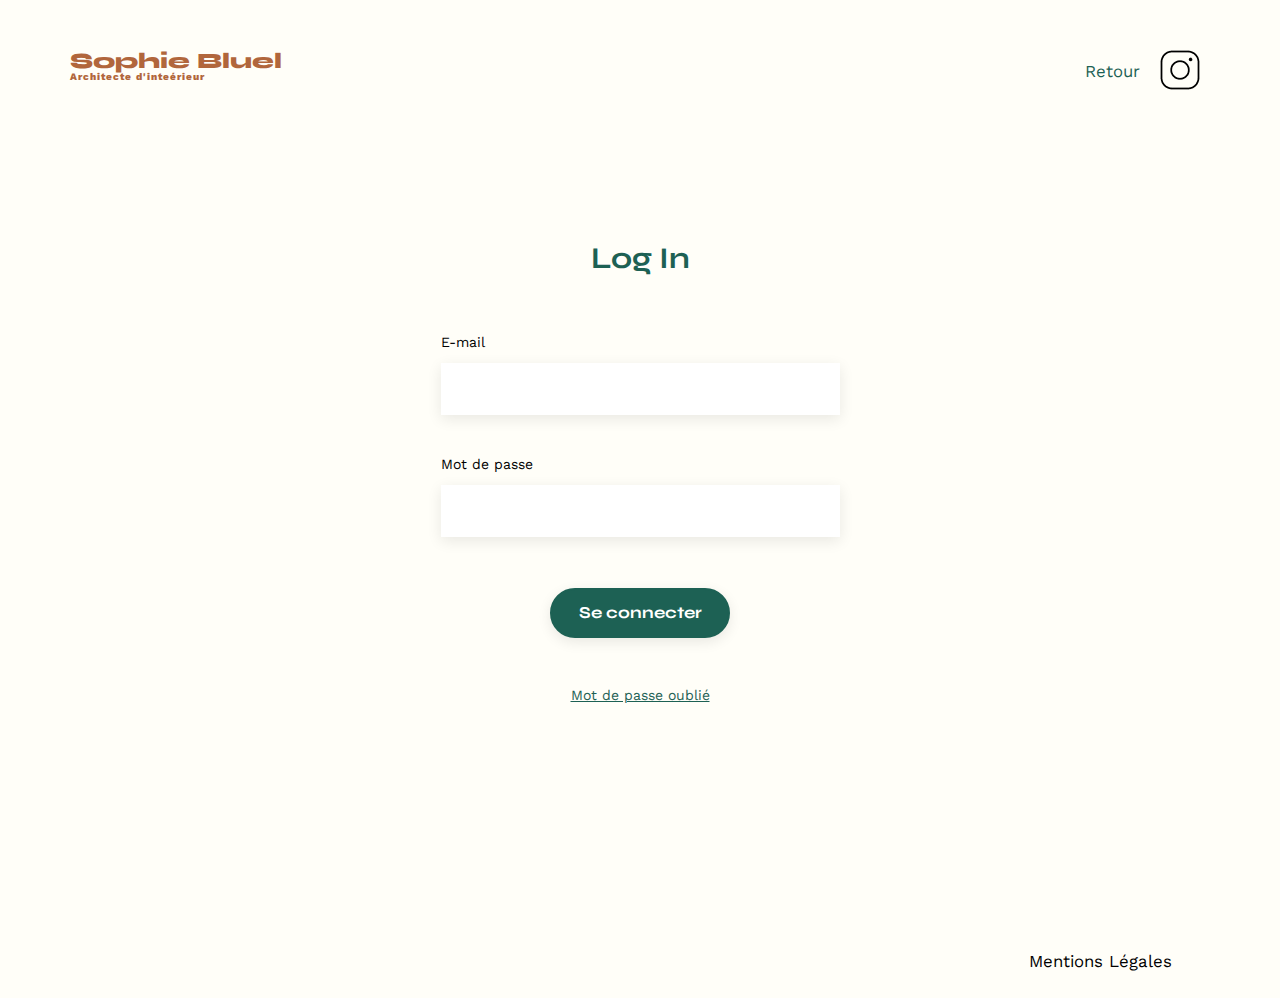
==== login.html @ 578b598a "refonte du dossier frontend" ====
<!DOCTYPE html>
<html lang="fr">
  <head>
    <meta charset="UTF-8" />
    <title>Sophie Bluel - Architecte d'intérieur</title>
    <meta name="viewport" content="width=device-width, initial-scale=1.0" />
    <link rel="preconnect" href="https://fonts.googleapis.com" />
    <link rel="preconnect" href="https://fonts.gstatic.com" crossorigin />
    <link
      href="https://fonts.googleapis.com/css2?family=Syne:wght@700;800&family=Work+Sans&display=swap"
      rel="stylesheet"
    />
    <meta name="description" content="" />
    <link rel="stylesheet" href="./assets/css/main.css" />
    <script type="module" src="./assets/script/login.js"></script>
  </head>
  <body>
    <header>
      <a href="index.html">
        <h1>Sophie Bluel <span>Architecte d'inteérieur</span></h1>
      </a>
      <nav>
        <ul>
          <a href="index.html">
            <li>Retour</li>
          </a>
          <li><img src="./assets/icons/instagram.png" alt="Instagram" /></li>
        </ul>
      </nav>
    </header>

    <main>
      <section class="login">
        <h2>Log In</h2>
        <div class="alredyLogged__error"></div>
        <form action="" method="" class="login__form" onsubmit="return false">
          <label for="email">E-mail</label>
          <input type="email" name="email" id="email" required />
          <div class="loginEmail__error"></div>
          <label for="password">Mot de passe</label>
          <input type="password" name="password" id="password" required />
          <div class="loginMdp__error"></div>
          <input type="submit" value="Se connecter" id="submit" />
        </form>
        <a href="">Mot de passe oublié</a>
      </section>
    </main>

    <footer>
      <nav>
        <ul>
          <li>Mentions Légales</li>
        </ul>
      </nav>
    </footer>
  </body>
</html>
---- assets/css/main.css ----
html,
body,
div,
span,
applet,
object,
iframe,
h1,
h2,
h3,
h4,
h5,
h6,
p,
blockquote,
pre,
a,
abbr,
acronym,
address,
big,
cite,
code,
del,
dfn,
em,
img,
ins,
kbd,
q,
s,
samp,
small,
strike,
strong,
sub,
sup,
tt,
var,
b,
u,
i,
center,
dl,
dt,
dd,
ol,
ul,
li,
fieldset,
form,
label,
legend,
table,
caption,
tbody,
tfoot,
thead,
tr,
th,
td,
article,
aside,
canvas,
details,
embed,
figure,
figcaption,
footer,
header,
hgroup,
menu,
nav,
output,
ruby,
section,
summary,
time,
mark,
audio,
video {
  margin: 0;
  padding: 0;
  border: 0;
  font-size: 100%;
  font: inherit;
  vertical-align: baseline;
}

/* HTML5 display-role reset for older browsers */
article,
aside,
details,
figcaption,
figure,
footer,
header,
hgroup,
menu,
nav,
section {
  display: block;
}

body {
  line-height: 1;
}

ol,
ul {
  list-style: none;
}

blockquote,
q {
  quotes: none;
}

blockquote:before,
blockquote:after,
q:before,
q:after {
  content: "";
  content: none;
}

table {
  border-collapse: collapse;
  border-spacing: 0;
}

/** end reset css**/
/* BASE */
body {
  max-width: 1140px;
  margin: auto;
  font-family: "Work Sans";
  font-size: 14px;
  background-color: #fffef8;
}

section {
  margin: 70px 0;
}

h1 {
  display: flex;
  flex-direction: column;
  font-family: "Syne";
  font-size: 22px;
  font-weight: 800;
  color: #b1663c;
}

h1 > span {
  font-family: "Work Sans";
  font-size: 10px;
  letter-spacing: 0.1em;
}

h2 {
  font-family: "Syne";
  font-weight: 700;
  font-size: 30px;
  color: #1d6154;
}

.portfolio-title h2 {
  margin: 0 25px 0 0;
}

nav ul {
  display: flex;
  align-items: center;
  list-style-type: none;
}

nav li {
  padding: 0 10px;
  font-size: 1.2em;
}

li:hover {
  color: #b1663c;
}

#introduction {
  display: flex;
  align-items: center;
}

#introduction figure {
  flex: 1;
}

#introduction img {
  display: block;
  margin: auto;
  width: 80%;
}

#introduction article {
  flex: 1;
}

figure .admin__modifer {
  margin: 5px 0 0 57px;
}

article .admin__modifer {
  margin: 0 0 10px 0;
}

#introduction h2 {
  margin-bottom: 1em;
}

#introduction p {
  margin-bottom: 0.5em;
}

.gallery {
  width: 100%;
  display: grid;
  grid-template-columns: 1fr 1fr 1fr;
  grid-column-gap: 20px;
  grid-row-gap: 20px;
}

.gallery img {
  width: 100%;
  height: 92.5%;
  -o-object-fit: cover;
  object-fit: cover;
}

figcaption {
  margin-top: 10px;
  font-family: "Work Sans";
  font-size: 1em;
  color: #1d6154;
}

figure {
  width: 100%;
  height: 500px;
}

#introduction figure {
  width: 100%;
  height: auto;
}

/* TYPO */ /* ANIM */
html {
  scroll-behavior: smooth;
}

.filter__btn:hover,
.btn-admin:hover {
  color: white;
  background-color: #1d6154;
  scale: 1.05;
}

.admin__rod button:hover {
  background-color: #1d6154;
  color: white;
}

.login__form input[type="submit"]:hover {
  color: #1d6154;
  background-color: white;
  scale: 1.05;
}

.login a:hover {
  color: #b1663c;
}

/* MODALE GALERIE PHOTO  */
.modale[aria-hidden="true"] {
  animation-name: fadeOff;
}

.modale[aria-hidden="true"] .modale-wrapper {
  animation-name: slideFromBottom;
}

@keyframes fadeIn {
  from {
    opacity: 0;
  }
  to {
    opacity: 1;
  }
}
@keyframes slideFromTop {
  from {
    transform: translateY(-75px);
  }
  to {
    transform: translateY(0px);
  }
}
@keyframes fadeOff {
  from {
    opacity: 1;
  }
  to {
    opacity: 0;
  }
}
@keyframes slideFromBottom {
  from {
    transform: translateY(0px);
  }
  to {
    transform: translateY(75px);
  }
}
.modale .js-modale-projet:hover {
  color: #1d6154;
  background-color: white;
  scale: 1.05;
}

/* MODALE AJOUT PROJET  */
.modale-projet[aria-hidden="true"] .modale-wrapper {
  animation-name: slideFromBottom;
}

@keyframes fadeIn {
  from {
    opacity: 0;
  }
  to {
    opacity: 1;
  }
}
@keyframes slideFromTop {
  from {
    transform: translateY(-75px);
  }
  to {
    transform: translateY(0px);
  }
}
@keyframes fadeOff {
  from {
    opacity: 1;
  }
  to {
    opacity: 0;
  }
}
@keyframes slideFromBottom {
  from {
    transform: translateY(0px);
  }
  to {
    transform: translateY(75px);
  }
}
.form-group-photo label:hover {
  background-color: #306685;
  color: white;
}

.modale-projet-form input[type="submit"]:hover {
  color: #1d6154;
  background-color: white;
  scale: 1.05;
  cursor: pointer;
}

/* ADMIN */
/* ADMIN EDITION MODE  */
.admin__rod {
  position: fixed;
  right: 0;
  top: 0;
  display: flex;
  justify-content: center;
  align-items: center;
  width: 100%;
  height: 40px;
  background-color: black;
}

.admin__rod button {
  font-family: "work sans";
  font-weight: 550;
  background-color: white;
  border-radius: 60px;
  padding: 5px 15px;
  margin: 0 25px;
  border: none;
  transition: all 0.2s ease;
}

.admin__modifer {
  display: flex;
  -moz-column-gap: 5px;
  column-gap: 5px;
  color: black;
}

.admin__rod .admin__modifer {
  color: white;
}

.portfolio-title {
  display: flex;
  justify-content: center;
  align-items: center;
}

/* MODALE  GALERIE PHOTO*/
.modale {
  position: fixed;
  top: 0;
  left: 0;
  display: flex;
  align-items: center;
  justify-content: center;
  width: 100%;
  height: 100%;
  background-color: rgba(0, 0, 0, 0.7);
  animation: fadeIn 0.2s both;
}

.modale-wrapper {
  display: flex;
  flex-direction: column;
  overflow: auto;
  max-width: calc(98vh - 20px);
  max-height: calc(98vh - 20px);
  width: 675px;
  padding: 30px;
  background-color: white;
  animation: slideFromTop 0.2s both;
}

.js-modale-close {
  display: flex;
  justify-content: flex-end;
}

.modale-wrapper h2 {
  display: flex;
  justify-content: center;
  margin: 20px 0 50px 0;
}

.btn-admin {
  display: flex;
  justify-content: center;
  width: 300px;
  margin: 0px auto 20px auto;
}

.btn-clear-admin {
  display: flex;
  justify-content: center;
  color: #d65353;
  margin-bottom: 30px;
}

.js-admin-projets::after {
  display: flex;
  content: " ";
  border-top: 1px solid black;
  height: 1px;
  width: 90%;
  margin: 40px auto;
}

.js-admin-projets {
  width: 550px;
  margin: 10px auto;
  display: flex;
  flex-wrap: wrap;
}

.gallery__item-modale {
  display: flex;
  flex-direction: column;
  margin: 0 5px;
  width: 95px;
}

.gallery__item-modale img {
  width: 95px;
  height: 120px;
  -o-object-fit: cover;
  object-fit: cover;
  margin-bottom: 5px;
}

.fa-trash-alt:before,
.fa-trash-can:before {
  /* position: relative; */
  color: white;
  background-color: black;
  padding: 5px;
  border-radius: 20%;
}

.gallery__item-modale p {
  position: relative;
  bottom: 116px;
  left: 68px;
  width: 30px;
  height: 30px;
  cursor: pointer;
}

.gallery__item-modale a {
  position: relative;
  bottom: 15px;
}

.modale .js-modale-projet {
  display: flex;
  justify-content: center;
  align-items: center;
  font-family: "Syne";
  font-weight: 700;
  color: white;
  background-color: #1d6154;
  border: 2px solid #1d6154;
  margin: 0 auto 30px auto;
  height: 50px;
  width: 250px;
  border-radius: 60px;
  transition: all 0.5s ease;
}

/* MODALE AJOUT PROJET */
.modale-projet {
  position: fixed;
  top: 0;
  left: 0;
  display: flex;
  align-items: center;
  justify-content: center;
  width: 100%;
  height: 100%;
  background-color: rgba(0, 0, 0, 0.7);
  animation: fadeIn 0.4s both;
}

.modale-projet-logo {
  display: flex;
  justify-content: space-between;
  align-items: center;
}

/* FORM */
#contact {
  width: 50%;
  margin: auto;
}

#contact > * {
  text-align: center;
}

#contact h2 {
  margin-bottom: 20px;
}

#contact form {
  text-align: left;
  margin-top: 30px;
  display: flex;
  flex-direction: column;
}

#contact input {
  height: 50px;
  font-size: 1.2em;
  box-shadow: 0px 4px 14px rgba(0, 0, 0, 0.09);
  border: none;
}

#contact label {
  margin: 2em 0 1em 0;
}

#contact textarea {
  border: none;
  box-shadow: 0px 4px 14px rgba(0, 0, 0, 0.09);
}

#contact input[type="submit"] {
  font-family: "Syne";
  font-weight: 700;
  color: white;
  background-color: #1d6154;
  margin: 3em auto;
  width: 180px;
  text-align: center;
  border-radius: 60px;
  transition: all 0.5s ease;
  border: 2px solid #1d6154;
}

#contact input[type="submit"]:hover {
  color: #1d6154;
  background-color: white;
  scale: 1.05;
}

.login__form {
  display: flex;
  flex-direction: column;
  margin-top: 20px;
  width: 35%;
}

.login__form input {
  height: 50px;
  font-size: 1.2em;
  border: none;
  box-shadow: 0px 4px 14px rgba(0, 0, 0, 0.09);
}

.login__form label {
  margin: 3em 0 1em 0;
}

.login__form textarea {
  box-shadow: 0px 4px 14px rgba(0, 0, 0, 0.09);
}

.login__form input[type="submit"] {
  font-family: "Syne";
  font-weight: 700;
  color: white;
  background-color: #1d6154;
  border: 2px solid #1d6154;
  margin: 3em auto;
  width: 180px;
  text-align: center;
  border-radius: 60px;
  transition: all 0.5s ease;
}

.modale-projet-form {
  display: flex;
  flex-direction: column;
  align-items: center;
}

.form-group-photo {
  display: flex;
  flex-direction: column;
  justify-content: center;
  align-items: center;
  background-color: #e8f1f7;
  width: 500px;
  height: 200px;
  border-radius: 10px;
}

.form-group-photo i {
  color: #306685;
  font-size: 90px;
  font-weight: 100;
  margin: 20px;
  margin-top: -25px;
}

.form-group-photo input {
  display: none;
}

.form-group-photo label {
  font-family: "work sans";
  display: flex;
  justify-content: center;
  align-items: center;
  width: 200px;
  height: 40px;
  background-color: #cbd6dc;
  color: #306685;
  border-radius: 50px;
  cursor: pointer;
  margin-top: -10px;
}

.form-group-photo::after {
  content: "jpg, png : 4mo max";
  position: absolute;
  top: 315px;
}

.form-group-title {
  display: flex;
  flex-direction: column;
  width: 500px;
}

.form-group-title input {
  height: 50px;
  font-size: 1.2em;
  border: none;
  box-shadow: 0px 4px 14px rgba(0, 0, 0, 0.09);
}

.form-group-title label {
  margin: 3em 0 1em 0;
}

.form-group-id {
  display: flex;
  flex-direction: column;
  width: 500px;
}

.form-group-id select {
  height: 50px;
  font-size: 1.2em;
  border: none;
  box-shadow: 0px 4px 14px rgba(0, 0, 0, 0.09);
}

.form-group-id label {
  margin: 3em 0 1em 0;
}

.modale-projet-form input[type="submit"] {
  font-family: "Syne";
  font-weight: 700;
  color: white;
  background-color: #1d6154;
  border: 2px solid #1d6154;
  margin: 120px 0 30px 0;
  height: 50px;
  width: 250px;
  text-align: center;
  border-radius: 60px;
  transition: all 0.5s ease;
}

.modale-projet-form::after {
  content: " ";
  border-top: 1px solid black;
  height: 1px;
  width: 70%;
  margin: 40px auto;
  position: absolute;
  bottom: 120px;
}

a {
  text-decoration: none;
  color: #1d6154;
}

header {
  display: flex;
  justify-content: space-between;
  margin: 50px 0;
}

/* FOOTER */
footer nav ul {
  display: flex;
  justify-content: flex-end;
  margin: 2em;
}

/* FILTER */
.error {
  grid-column: 2;
  margin: 30px 0;
  text-align: center;
  font-size: 1rem;
}

.filters {
  display: flex;
  justify-content: center;
  margin: 40px 0;
}

.filter__btn,
.btn-admin {
  font-family: "Syne";
  padding: 10px 20px;
  margin: 0 15px;
  border: 1px solid #1d6154;
  border-radius: 25px;
  color: #1d6154;
  background-color: white;
  font-size: 16px;
  font-weight: 700;
  cursor: pointer;
  transition: all 0.5s ease;
}

.filter__btn--active,
.btn-admin {
  color: white;
  background-color: #1d6154;
}

/* LOGIN */
.login {
  display: flex;
  flex-direction: column;
  justify-content: center;
  align-items: center;
  height: 80vh;
}

.login a {
  text-decoration: underline;
  margin-bottom: 100px;
}
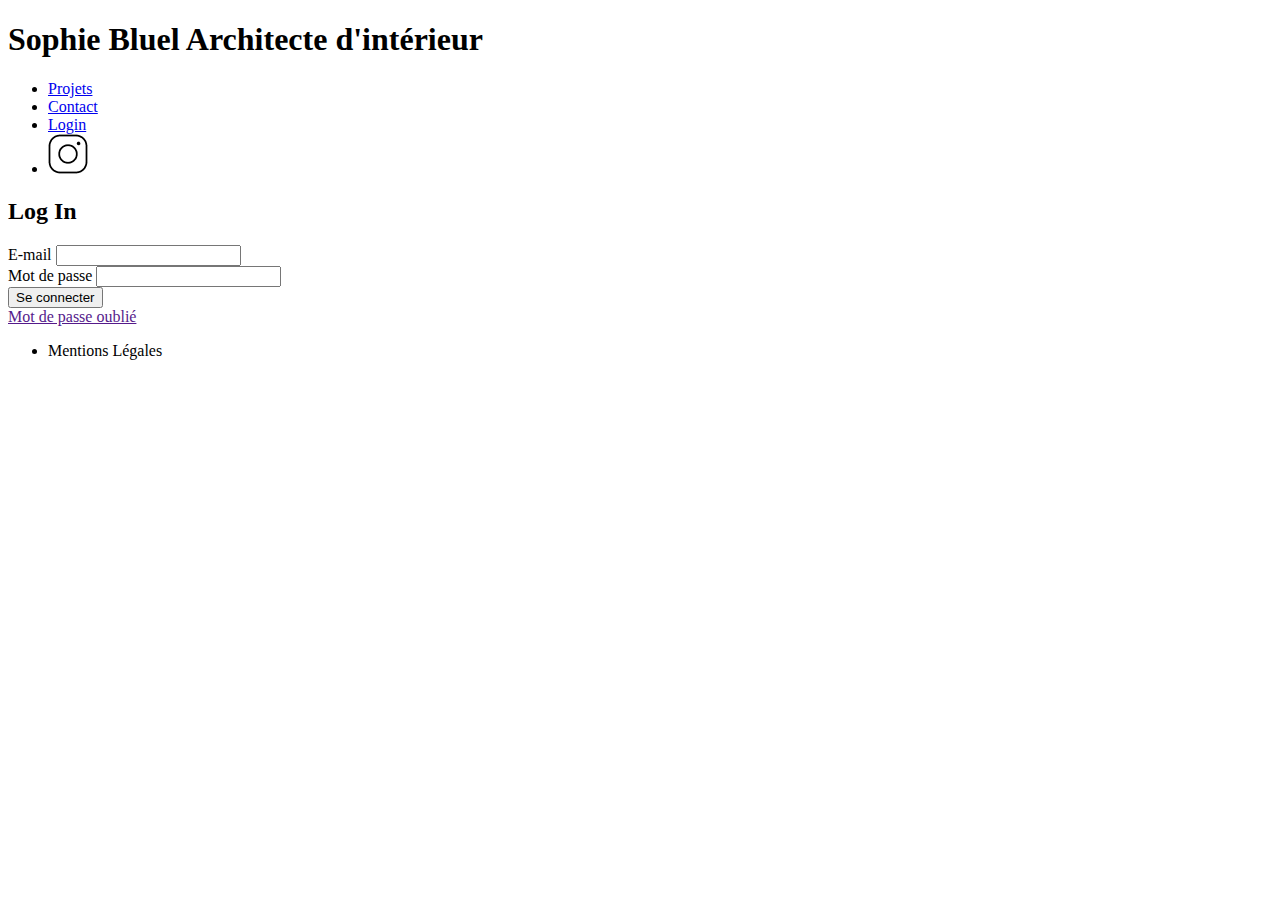
==== commit 73a23137: "Update login.html" ====
--- a/login.html
+++ b/login.html
@@ -11,20 +11,22 @@
       rel="stylesheet"
     />
     <meta name="description" content="" />
-    <link rel="stylesheet" href="./assets/css/main.css" />
+    <link rel="stylesheet" href="./assets/css/style.css" />
     <script type="module" src="./assets/script/login.js"></script>
   </head>
   <body>
     <header>
-      <a href="index.html">
-        <h1>Sophie Bluel <span>Architecte d'inteérieur</span></h1>
-      </a>
+      <h1>Sophie Bluel <span>Architecte d'intérieur</span></h1>
       <nav>
         <ul>
-          <a href="index.html">
-            <li>Retour</li>
-          </a>
-          <li><img src="./assets/icons/instagram.png" alt="Instagram" /></li>
+          <li><a href="#portfolio">Projets</a></li>
+          <li><a href="#contact">Contact</a></li>
+          <li><a href="login.html" class="js-alredy-logged">Login</a></li>
+          <li>
+            <a href="https://www.instagram.com" target="_blank"
+              ><img src="./assets/icons/instagram.png" alt="Instagram"
+            /></a>
+          </li>
         </ul>
       </nav>
     </header>
